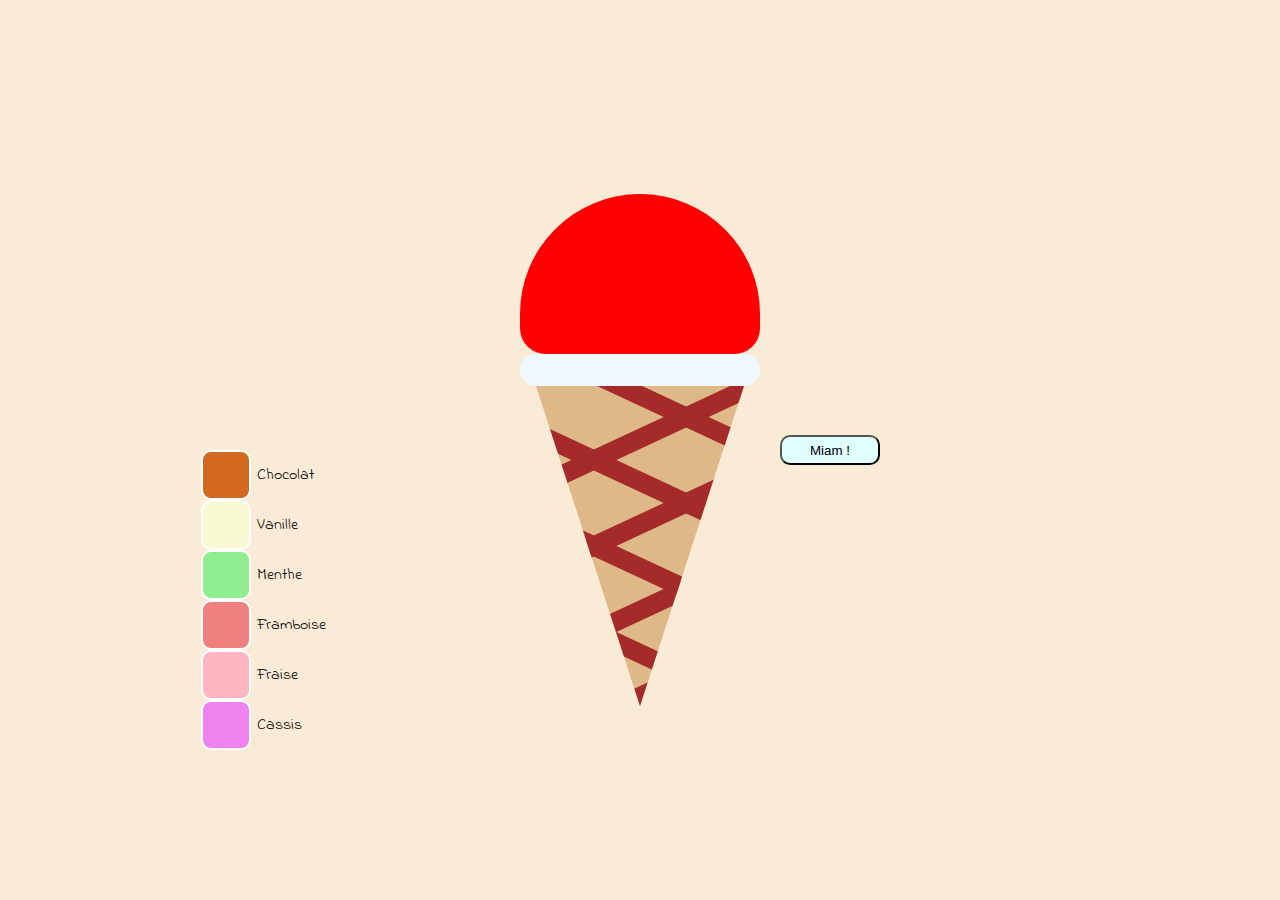
==== Init/IceScream/index.html @ eed97434 "update pro" ====
<!DOCTYPE html>
<html lang="en">
<head>
    <meta charset="UTF-8">
    <meta http-equiv="X-UA-Compatible" content="IE=edge">
    <meta name="viewport" content="width=device-width, initial-scale=1.0">
    <script src="src/script.js" async></script>
    <link rel="stylesheet" href="assests/css/style.css">
    <link rel="apple-touch-icon" sizes="180x180" href="src/assests/favicon/apple-touch-icon.png">
    <link rel="icon" type="image/png" sizes="32x32" href="src/assests/favicon/favicon-32x32.png">
    <link rel="icon" type="image/png" sizes="16x16" href="src/assests/favicon/favicon-16x16.png">
    <link rel="manifest" href="src/assests/favicon/site.webmanifest">
    <link rel="mask-icon" href="src/assests/favicon/safari-pinned-tab.svg" color="#5bbad5">
    <link rel="preconnect" href="https://fonts.googleapis.com" />
    <link rel="preconnect" href="https://fonts.gstatic.com" crossorigin />
    <link
        href="https://fonts.googleapis.com/css2?family=Indie+Flower&display=swap"
        rel="stylesheet"
    />
    <meta name="msapplication-TileColor" content="#da532c">
    <meta name="theme-color" content="#ffffff">
    <title>IceScream</title>
</head>
<body>
    <div class="main">
        <div class="selector-container">
            <div class="parfum">
                <span id="1" onclick="color(this)" class="colors clr1"></span>
                <span>Chocolat</span>
            </div>
            <div class="parfum">
                <span id="2" onclick="color(this)" class="colors clr2"></span>
                <span>Vanille</span>
            </div>
            <div class="parfum">
                <span onclick="color(this)" class="colors clr3"></span>
                <span>Menthe</span>
            </div>
            <div class="parfum">
                <span onclick="color(this)" class="colors clr4"></span>
                <span>Framboise</span>
            </div>
            <div class="parfum">
                <span onclick="color(this)" class="colors clr5"></span>
                <span>Fraise</span>
            </div>
            <div class="parfum">
                <span onclick="color(this)" class="colors clr6"></span>
                <span>Cassis</span>
            </div>
        </div>
        <div id="3" class="ice-scream">
            <div hidden id="4" class="crocs"></div>
            <div hidden id="5" class="crocs2"></div>
        </div>
        <div class="under-scream"></div>
        <div class="cornet">
            <div class="gauffres1"></div>
            <div class="gauffres2"></div>
            <div class="gauffres3"></div>
            <div class="gauffres4"></div>
            <div class="gauffres5"></div>
            <div class="gauffres6"></div>
            <div class="gauffres7"></div>
            <div class="gauffres8"></div>
        </div>
        <input onclick="miam();" class="miam" type="submit" value="Miam !"></input>
    </div>
</body>
</html>
---- Init/IceScream/assests/css/style.css ----
*, ::after, ::before {
    margin: 0;
    padding: 0;
    box-sizing: border-box;
}

body, html {
    font-family: "Indie flower";
}

.main {
    display: flex;
    flex-direction: column;
    align-items: center;
    justify-content: center;
    background-color: antiquewhite;
    height: 100vh;
}

.miam {
    position: absolute;
    background-color: lightcyan;
    border-radius: 10px;
    width: 100px;
    height: 30px;
    right: 400px;
}

.ice-scream {
    width: 15em;
    height: 10em;
    background-color: red;
    border-top-left-radius: 140px;
    border-top-right-radius: 140px;
    border-bottom-left-radius: 30px;
    border-bottom-right-radius: 30px;
}

.crocs {
    position: absolute;
    top: 10px;
    width: 120px;
    height: 100px;
    border-radius: 50%;
    background-color: antiquewhite;
}

.crocs2 {
    position: absolute;
    top: 30px;
    right: 510px;
    width: 170px;
    height: 130px;
    border-radius: 50%;
    background-color: antiquewhite;
    transform: rotate(20deg);
}

.under-scream {
    width: 15em;
    height: 2em;
    background-color: aliceblue;
    border-radius: 50px;
}

.cornet{
    display: flex;
    justify-content: center;
    flex-direction: column;
    align-items: center;
    gap: 1.5em;
    width: 13em;
    height: 20em;
    background-color: burlywood;
    clip-path: polygon(50% 100%, 0 0, 100% 0);
    border-bottom-right-radius: 10px;
}


.gauffres1{
    display: flex;
    width: 25em;
    height: 30px;
    background-color: brown;
    transform: rotate(25deg);
}
.gauffres2{
    display: flex;
    width: 25em;
    height: 30px;
    background-color: brown;
    transform: rotate(-25deg);
}
.gauffres3 {
    width: 25em;
    height: 30px;
    background-color: brown;
    transform: rotate(25deg);
}
.gauffres4 {
    width: 25em;
    height: 30px;
    background-color: brown;
    transform: rotate(-25deg);
}
.gauffres5 {
    width: 25em;
    height: 30px;
    background-color: brown;
    transform: rotate(25deg);
}

.gauffres6 {
    width: 25em;
    height: 30px;
    background-color: brown;
    transform: rotate(-25deg);
}

.gauffres7 {
    width: 25em;
    height: 30px;
    background-color: brown;
    transform: rotate(25deg);
}

.gauffres8 {
    width: 25em;
    height: 30px;
    background-color: brown;
    transform: rotate(-25deg);
}

.selector-container{
    border-radius: 10px;
    position: absolute;
    z-index: 2;
    left: 200px;
    bottom: 150px;
}

.parfum {
    display: flex;
    align-items: center;
    gap: 5px;
}

.colors{
    display: table-cell;
    width: 50px;
    height: 50px;
    margin: 0 1px;
    cursor: pointer;
    border: 2px solid white;
    border-radius: 10px;
}

.clr1 {
    background-color: chocolate;

}

.clr2 {
    background-color:lightgoldenrodyellow;
}
.clr3 {
    background-color: lightgreen;
}
.clr4 {
    background-color: lightcoral;
}
.clr5 {
    background-color: lightpink;
}
.clr6 {
    background-color: violet;
}
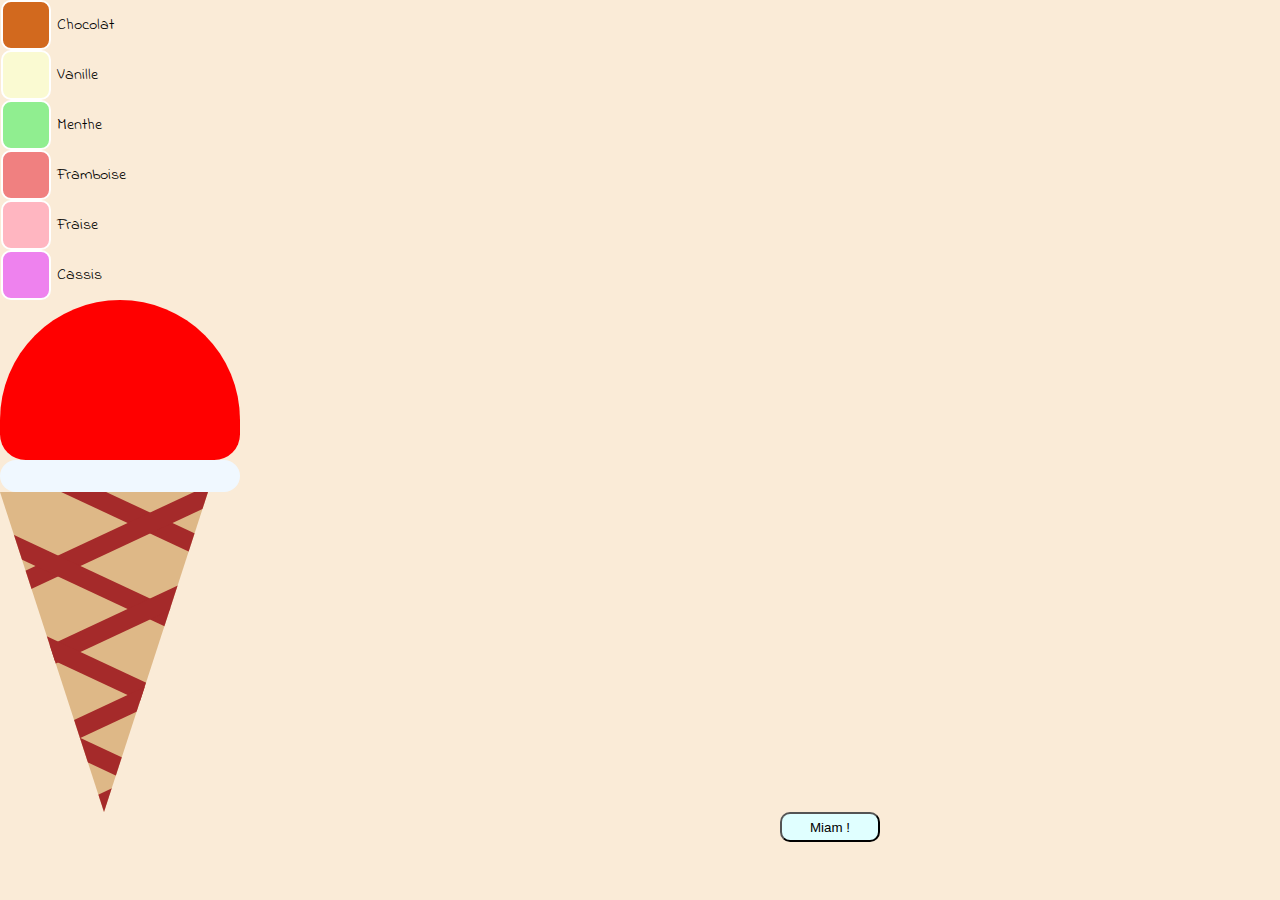
==== commit 418d3c18: "update" ====
--- a/Init/IceScream/index.html
+++ b/Init/IceScream/index.html
@@ -5,48 +5,55 @@
     <meta http-equiv="X-UA-Compatible" content="IE=edge">
     <meta name="viewport" content="width=device-width, initial-scale=1.0">
     <script src="src/script.js" async></script>
-    <link rel="stylesheet" href="assests/css/style.css">
-    <link rel="apple-touch-icon" sizes="180x180" href="src/assests/favicon/apple-touch-icon.png">
-    <link rel="icon" type="image/png" sizes="32x32" href="src/assests/favicon/favicon-32x32.png">
-    <link rel="icon" type="image/png" sizes="16x16" href="src/assests/favicon/favicon-16x16.png">
-    <link rel="manifest" href="src/assests/favicon/site.webmanifest">
-    <link rel="mask-icon" href="src/assests/favicon/safari-pinned-tab.svg" color="#5bbad5">
+    <link rel="apple-touch-icon" sizes="180x180" href="assests/favicon/apple-touch-icon.png">
+    <link rel="icon" type="image/png" sizes="32x32" href="assests/favicon/favicon-32x32.png">
+    <link rel="icon" type="image/png" sizes="16x16" href="assests/favicon/favicon-16x16.png">
+    <link rel="manifest" href="assests/favicon/site.webmanifest">
+    <link rel="mask-icon" href="assests/favicon/safari-pinned-tab.svg" color="#5bbad5">
+    <meta name="msapplication-TileColor" content="#da532c">
+    <meta name="theme-color" content="#ffffff">
     <link rel="preconnect" href="https://fonts.googleapis.com" />
     <link rel="preconnect" href="https://fonts.gstatic.com" crossorigin />
+    <link rel="stylesheet" href="assests/css/style.css">
     <link
         href="https://fonts.googleapis.com/css2?family=Indie+Flower&display=swap"
         rel="stylesheet"
     />
     <meta name="msapplication-TileColor" content="#da532c">
     <meta name="theme-color" content="#ffffff">
+    <link href="https://cdn.jsdelivr.net/npm/bootstrap@5.2.0-beta1/dist/css/bootstrap.min.css" 
+        rel="stylesheet" integrity="sha384-0evHe/X+R7YkIZDRvuzKMRqM+OrBnVFBL6DOitfPri4tjfHxaWutUpFmBp4vmVor" 
+        crossorigin="anonymous">
     <title>IceScream</title>
 </head>
-<body>
-    <div class="main">
-        <div class="selector-container">
-            <div class="parfum">
-                <span id="1" onclick="color(this)" class="colors clr1"></span>
-                <span>Chocolat</span>
-            </div>
-            <div class="parfum">
-                <span id="2" onclick="color(this)" class="colors clr2"></span>
-                <span>Vanille</span>
-            </div>
-            <div class="parfum">
-                <span onclick="color(this)" class="colors clr3"></span>
-                <span>Menthe</span>
-            </div>
-            <div class="parfum">
-                <span onclick="color(this)" class="colors clr4"></span>
-                <span>Framboise</span>
-            </div>
-            <div class="parfum">
-                <span onclick="color(this)" class="colors clr5"></span>
-                <span>Fraise</span>
-            </div>
-            <div class="parfum">
-                <span onclick="color(this)" class="colors clr6"></span>
-                <span>Cassis</span>
+<body class="bg-main">
+    <div class="container d-flex flex-column align-items-center justify-content-center">
+        <div class="container">
+            <div class="row">
+                <div class="parfum">
+                    <span id="1" onclick="color(this)" class="colors clr1"></span>
+                    <span>Chocolat</span>
+                </div>
+                <div class="parfum">
+                    <span id="2" onclick="color(this)" class="colors clr2"></span>
+                    <span>Vanille</span>
+                </div>
+                <div class="parfum">
+                    <span onclick="color(this)" class="colors clr3"></span>
+                    <span>Menthe</span>
+                </div>
+                <div class="parfum">
+                    <span onclick="color(this)" class="colors clr4"></span>
+                    <span>Framboise</span>
+                </div>
+                <div class="parfum">
+                    <span onclick="color(this)" class="colors clr5"></span>
+                    <span>Fraise</span>
+                </div>
+                <div class="parfum">
+                    <span onclick="color(this)" class="colors clr6"></span>
+                    <span>Cassis</span>
+                </div>
             </div>
         </div>
         <div id="3" class="ice-scream">
--- a/Init/IceScream/assests/css/style.css
+++ b/Init/IceScream/assests/css/style.css
@@ -8,13 +8,8 @@
     font-family: "Indie flower";
 }
 
-.main {
-    display: flex;
-    flex-direction: column;
-    align-items: center;
-    justify-content: center;
+.bg-main {
     background-color: antiquewhite;
-    height: 100vh;
 }
 
 .miam {
@@ -131,14 +126,6 @@
     transform: rotate(-25deg);
 }
 
-.selector-container{
-    border-radius: 10px;
-    position: absolute;
-    z-index: 2;
-    left: 200px;
-    bottom: 150px;
-}
-
 .parfum {
     display: flex;
     align-items: center;
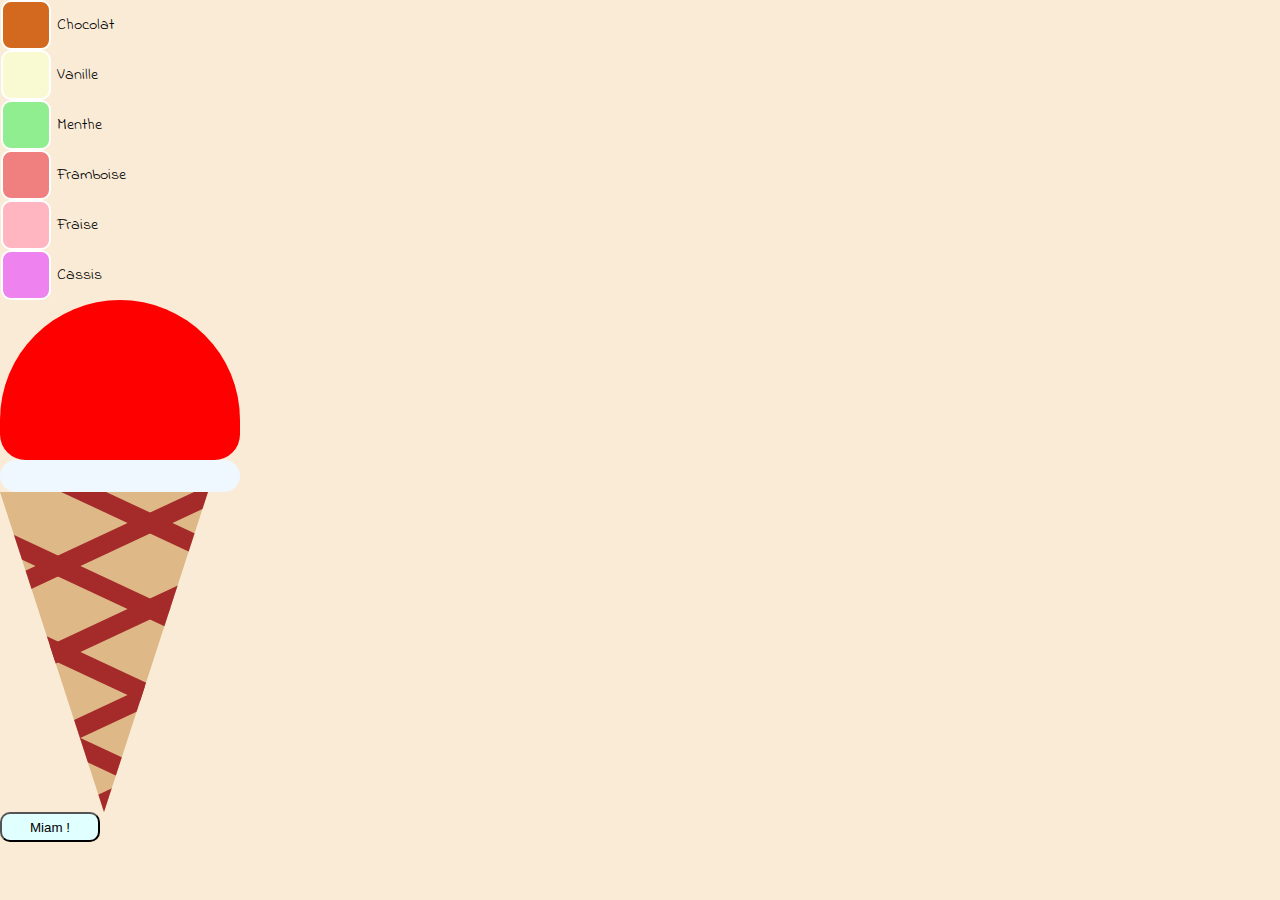
==== commit eb6cfd88: "update" ====
--- a/Init/IceScream/index.html
+++ b/Init/IceScream/index.html
@@ -27,51 +27,55 @@
     <title>IceScream</title>
 </head>
 <body class="bg-main">
-    <div class="container d-flex flex-column align-items-center justify-content-center">
-        <div class="container">
-            <div class="row">
-                <div class="parfum">
-                    <span id="1" onclick="color(this)" class="colors clr1"></span>
-                    <span>Chocolat</span>
-                </div>
-                <div class="parfum">
-                    <span id="2" onclick="color(this)" class="colors clr2"></span>
-                    <span>Vanille</span>
-                </div>
-                <div class="parfum">
-                    <span onclick="color(this)" class="colors clr3"></span>
-                    <span>Menthe</span>
-                </div>
-                <div class="parfum">
-                    <span onclick="color(this)" class="colors clr4"></span>
-                    <span>Framboise</span>
-                </div>
-                <div class="parfum">
-                    <span onclick="color(this)" class="colors clr5"></span>
-                    <span>Fraise</span>
-                </div>
-                <div class="parfum">
-                    <span onclick="color(this)" class="colors clr6"></span>
-                    <span>Cassis</span>
+    <div class="container d-flex bg-light">
+        <div class="row align-items-center mx-auto bg-primary bg-gradient">
+            <div class="col-12 col-md-5">
+                <div class="row">
+                    <div class="parfum">
+                        <span id="1" onclick="color(this)" class="colors clr1"></span>
+                        <span>Chocolat</span>
+                    </div>
+                    <div class="parfum">
+                        <span id="2" onclick="color(this)" class="colors clr2"></span>
+                        <span>Vanille</span>
+                    </div>
+                    <div class="parfum">
+                        <span onclick="color(this)" class="colors clr3"></span>
+                        <span>Menthe</span>
+                    </div>
+                    <div class="parfum">
+                        <span onclick="color(this)" class="colors clr4"></span>
+                        <span>Framboise</span>
+                    </div>
+                    <div class="parfum">
+                        <span onclick="color(this)" class="colors clr5"></span>
+                        <span>Fraise</span>
+                    </div>
+                    <div class="parfum">
+                        <span onclick="color(this)" class="colors clr6"></span>
+                        <span>Cassis</span>
+                    </div>
                 </div>
             </div>
+            <div class="col-12 col-md-4 d-flex flex-column align-items-center">
+                <div id="3" class="ice-scream">
+                    <div hidden id="4" class="crocs"></div>
+                    <div hidden id="5" class="crocs2"></div>
+                </div>
+                <div class="under-scream"></div>
+                <div class="cornet">
+                    <div class="gauffres1"></div>
+                    <div class="gauffres2"></div>
+                    <div class="gauffres3"></div>
+                    <div class="gauffres4"></div>
+                    <div class="gauffres5"></div>
+                    <div class="gauffres6"></div>
+                    <div class="gauffres7"></div>
+                    <div class="gauffres8"></div>
+                </div>
+            </div>
+            <div class="d-flex col-12 col-md justify-content-end"><input onclick="miam();" class="miam" type="submit" value="Miam !"></input></div>
         </div>
-        <div id="3" class="ice-scream">
-            <div hidden id="4" class="crocs"></div>
-            <div hidden id="5" class="crocs2"></div>
-        </div>
-        <div class="under-scream"></div>
-        <div class="cornet">
-            <div class="gauffres1"></div>
-            <div class="gauffres2"></div>
-            <div class="gauffres3"></div>
-            <div class="gauffres4"></div>
-            <div class="gauffres5"></div>
-            <div class="gauffres6"></div>
-            <div class="gauffres7"></div>
-            <div class="gauffres8"></div>
-        </div>
-        <input onclick="miam();" class="miam" type="submit" value="Miam !"></input>
     </div>
 </body>
 </html>--- a/Init/IceScream/assests/css/style.css
+++ b/Init/IceScream/assests/css/style.css
@@ -13,7 +13,7 @@
 }
 
 .miam {
-    position: absolute;
+    /* position: absolute; */
     background-color: lightcyan;
     border-radius: 10px;
     width: 100px;
@@ -37,7 +37,7 @@
     width: 120px;
     height: 100px;
     border-radius: 50%;
-    background-color: antiquewhite;
+    background-color: black;
 }
 
 .crocs2 {
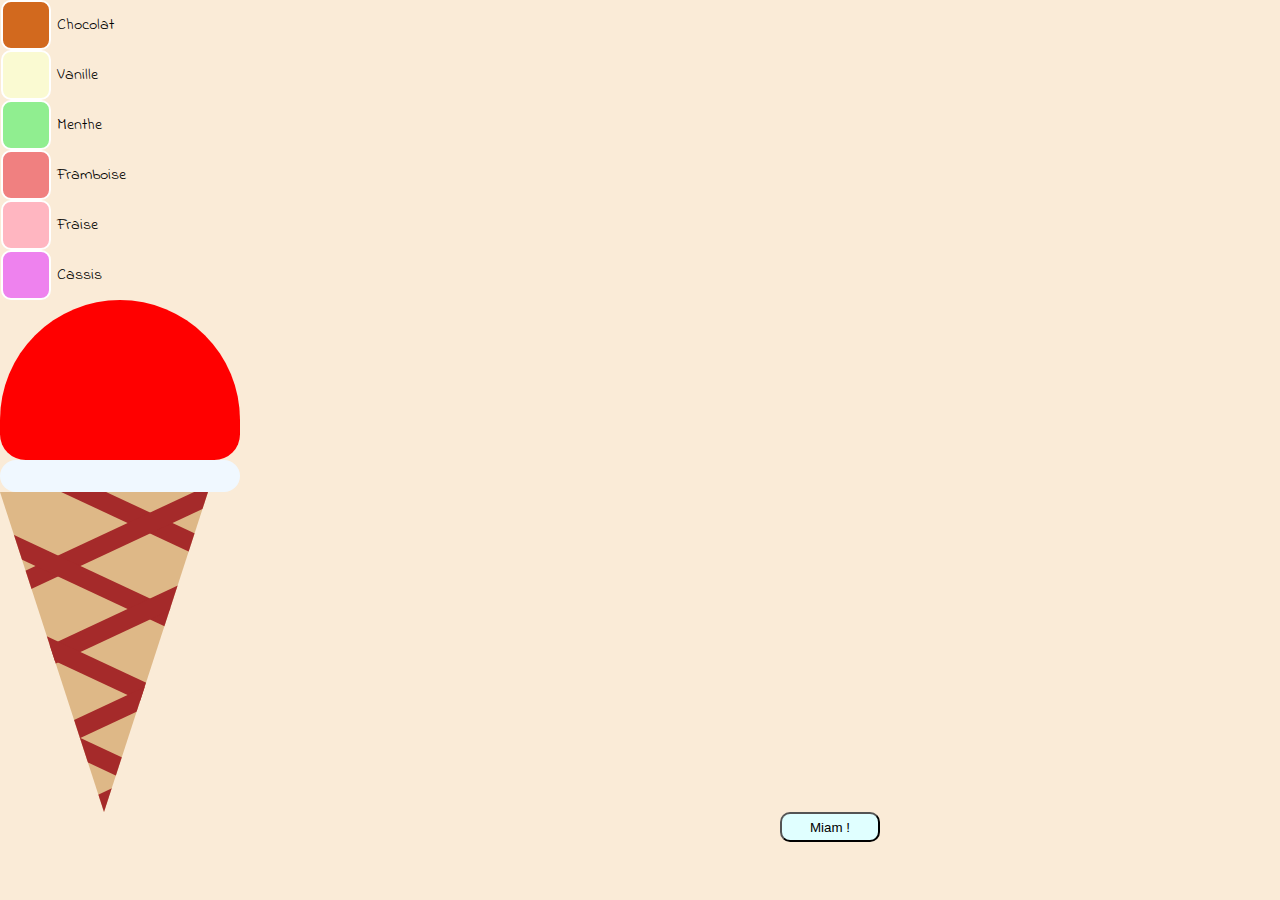
==== commit dca2f8a8: "updatej" ====
--- a/Init/IceScream/index.html
+++ b/Init/IceScream/index.html
@@ -27,55 +27,51 @@
     <title>IceScream</title>
 </head>
 <body class="bg-main">
-    <div class="container d-flex bg-light">
-        <div class="row align-items-center mx-auto bg-primary bg-gradient">
-            <div class="col-12 col-md-5">
-                <div class="row">
-                    <div class="parfum">
-                        <span id="1" onclick="color(this)" class="colors clr1"></span>
-                        <span>Chocolat</span>
-                    </div>
-                    <div class="parfum">
-                        <span id="2" onclick="color(this)" class="colors clr2"></span>
-                        <span>Vanille</span>
-                    </div>
-                    <div class="parfum">
-                        <span onclick="color(this)" class="colors clr3"></span>
-                        <span>Menthe</span>
-                    </div>
-                    <div class="parfum">
-                        <span onclick="color(this)" class="colors clr4"></span>
-                        <span>Framboise</span>
-                    </div>
-                    <div class="parfum">
-                        <span onclick="color(this)" class="colors clr5"></span>
-                        <span>Fraise</span>
-                    </div>
-                    <div class="parfum">
-                        <span onclick="color(this)" class="colors clr6"></span>
-                        <span>Cassis</span>
-                    </div>
+    <div class="container d-flex flex-column align-items-center justify-content-center">
+        <div class="container">
+            <div class="row">
+                <div class="parfum">
+                    <span id="1" onclick="color(this)" class="colors clr1"></span>
+                    <span>Chocolat</span>
+                </div>
+                <div class="parfum">
+                    <span id="2" onclick="color(this)" class="colors clr2"></span>
+                    <span>Vanille</span>
+                </div>
+                <div class="parfum">
+                    <span onclick="color(this)" class="colors clr3"></span>
+                    <span>Menthe</span>
+                </div>
+                <div class="parfum">
+                    <span onclick="color(this)" class="colors clr4"></span>
+                    <span>Framboise</span>
+                </div>
+                <div class="parfum">
+                    <span onclick="color(this)" class="colors clr5"></span>
+                    <span>Fraise</span>
+                </div>
+                <div class="parfum">
+                    <span onclick="color(this)" class="colors clr6"></span>
+                    <span>Cassis</span>
                 </div>
             </div>
-            <div class="col-12 col-md-4 d-flex flex-column align-items-center">
-                <div id="3" class="ice-scream">
-                    <div hidden id="4" class="crocs"></div>
-                    <div hidden id="5" class="crocs2"></div>
-                </div>
-                <div class="under-scream"></div>
-                <div class="cornet">
-                    <div class="gauffres1"></div>
-                    <div class="gauffres2"></div>
-                    <div class="gauffres3"></div>
-                    <div class="gauffres4"></div>
-                    <div class="gauffres5"></div>
-                    <div class="gauffres6"></div>
-                    <div class="gauffres7"></div>
-                    <div class="gauffres8"></div>
-                </div>
-            </div>
-            <div class="d-flex col-12 col-md justify-content-end"><input onclick="miam();" class="miam" type="submit" value="Miam !"></input></div>
         </div>
+        <div id="3" class="ice-scream">
+            <div hidden id="4" class="crocs"></div>
+            <div hidden id="5" class="crocs2"></div>
+        </div>
+        <div class="under-scream"></div>
+        <div class="cornet">
+            <div class="gauffres1"></div>
+            <div class="gauffres2"></div>
+            <div class="gauffres3"></div>
+            <div class="gauffres4"></div>
+            <div class="gauffres5"></div>
+            <div class="gauffres6"></div>
+            <div class="gauffres7"></div>
+            <div class="gauffres8"></div>
+        </div>
+        <input onclick="miam();" class="miam" type="submit" value="Miam !"></input>
     </div>
 </body>
 </html>--- a/Init/IceScream/assests/css/style.css
+++ b/Init/IceScream/assests/css/style.css
@@ -13,7 +13,7 @@
 }
 
 .miam {
-    /* position: absolute; */
+    position: absolute;
     background-color: lightcyan;
     border-radius: 10px;
     width: 100px;
@@ -37,7 +37,7 @@
     width: 120px;
     height: 100px;
     border-radius: 50%;
-    background-color: black;
+    background-color: antiquewhite;
 }
 
 .crocs2 {
